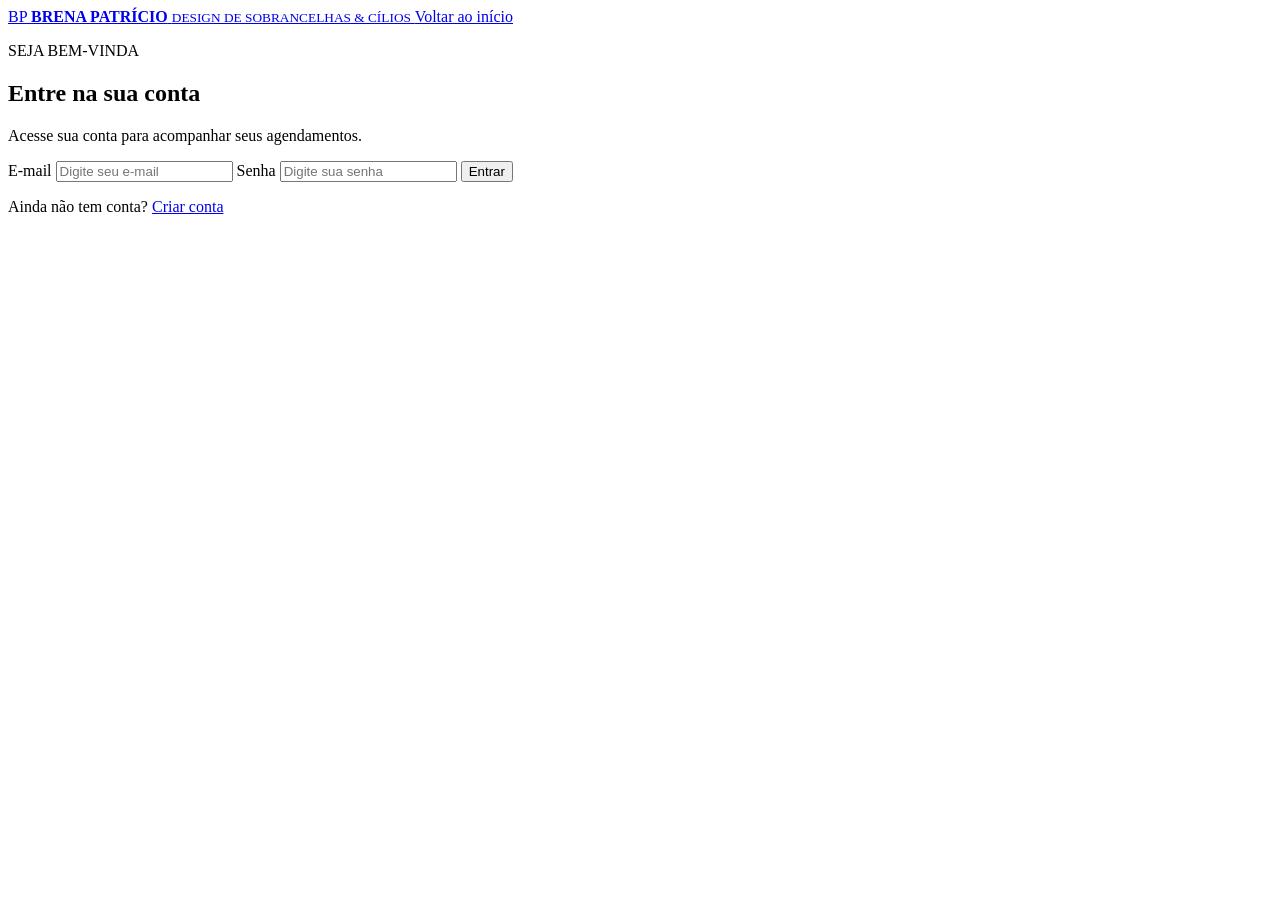
==== login/login.html @ ec2890a1 "Create login.html" ====
<!doctype html>
<html lang="pt-BR">
<head>
    <meta charset="UTF-8">
    <meta name="viewport" content="width=device-width, initial-scale=1.0">
    <meta name="theme-color" content="#F4F1EB">
    <title>Login | Brena Patrício Design</title>

    <link rel="icon" type="image/png" href="../assets/bp-icon.png">
    <link rel="stylesheet" href="login.css">
</head>
<body>

    <header class="login-header">
        <a href="../index.html" class="brand">
            <span class="brand-mark">BP</span>
            <span>
                <strong>BRENA PATRÍCIO</strong>
                <small>DESIGN DE SOBRANCELHAS & CÍLIOS</small>
            </span>
        </a>

        <a href="../index.html" class="back-link">Voltar ao início</a>
    </header>

    <main class="login-container">
        <section class="login-card">

            <div class="login-heading">
                <p class="eyebrow">SEJA BEM-VINDA</p>
                <h1 id="form-title">Entre na sua conta</h1>
                <p id="form-description">
                    Acesse sua conta para acompanhar seus agendamentos.
                </p>
            </div>

            <form id="login-form">
                <label for="login-email">E-mail</label>
                <input type="email" id="login-email"
                       placeholder="Digite seu e-mail" required>

                <label for="login-password">Senha</label>
                <input type="password" id="login-password"
                       placeholder="Digite sua senha" required>

                <button type="submit" class="submit-button">Entrar</button>
            </form>

            <form id="register-form" hidden>
                <label for="register-name">Nome completo</label>
                <input type="text" id="register-name"
                       placeholder="Digite seu nome" required>

                <label for="register-email">E-mail</label>
                <input type="email" id="register-email"
                       placeholder="Digite seu e-mail" required>

                <label for="register-password">Senha</label>
                <input type="password" id="register-password"
                       placeholder="Mínimo de 6 caracteres"
                       minlength="6" required>

                <button type="submit" class="submit-button">
                    Criar minha conta
                </button>
            </form>

            <p id="form-message" role="status"></p>

            <div class="form-links">
                <p id="register-option">
                    Ainda não tem conta?
                    <a href="#" id="show-register">Criar conta</a>
                </p>

                <p id="login-option" hidden>
                    Já tem uma conta?
                    <a href="#" id="show-login">Entrar</a>
                </p>
            </div>

        </section>
    </main>

    <script type="module" src="login.js"></script>
</body>
</html>
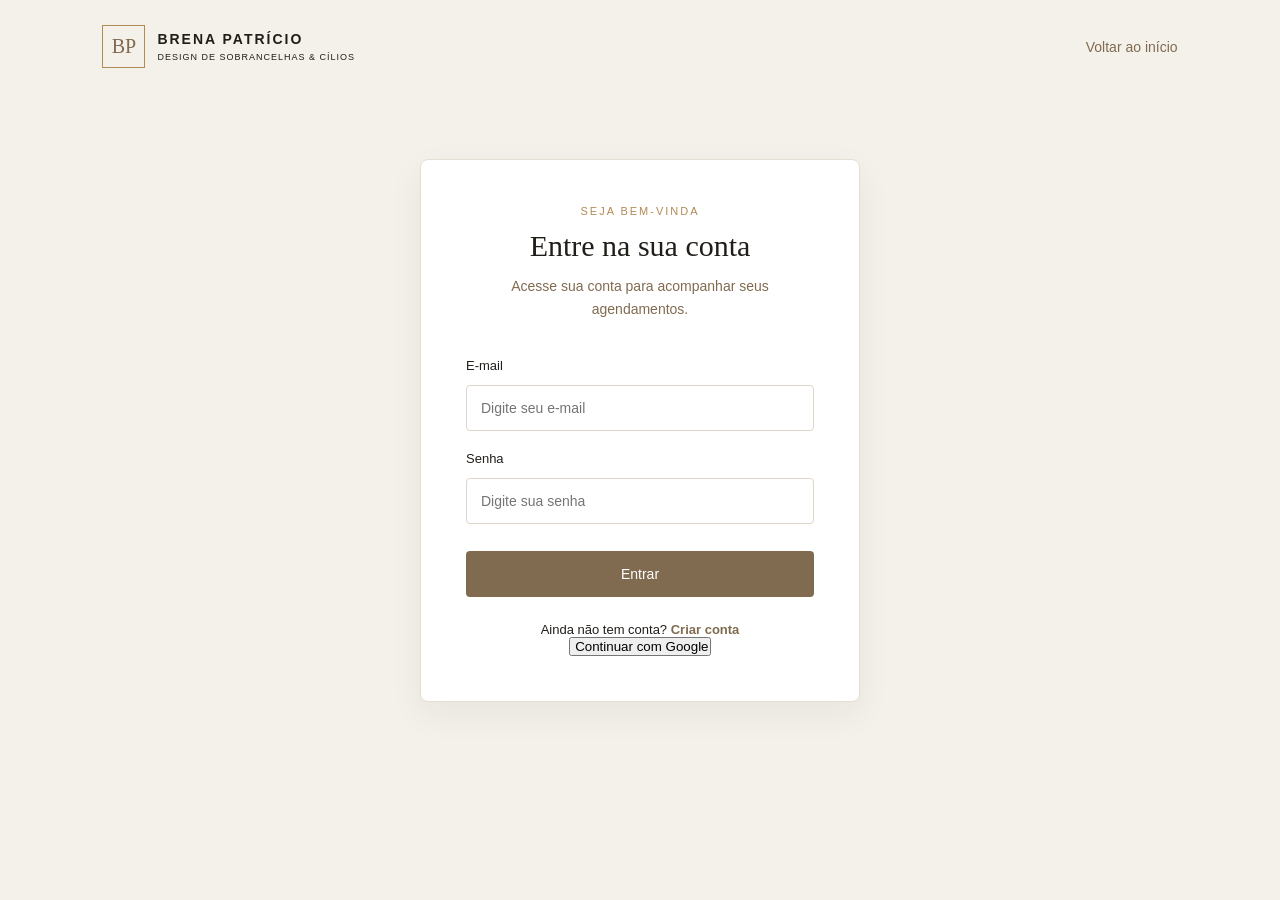
==== commit 58b86022: "Update login.html" ====
--- a/login/login.html
+++ b/login/login.html
@@ -77,6 +77,10 @@
                     Já tem uma conta?
                     <a href="#" id="show-login">Entrar</a>
                 </p>
+                <button type="button" id="google-login" class="google-button">
+                    <img src="https://www.google.com/favicon.ico" alt="">
+                    Continuar com Google
+                </button>
             </div>
 
         </section>
--- a/login/login.css
+++ b/login/login.css
@@ -0,0 +1,176 @@
+* {
+    margin: 0;
+    padding: 0;
+    box-sizing: border-box;
+}
+
+body {
+    min-height: 100vh;
+    background: #F4F1EB;
+    color: #211D19;
+    font-family: Arial, sans-serif;
+}
+
+.login-header {
+    display: flex;
+    align-items: center;
+    justify-content: space-between;
+    padding: 25px 8%;
+}
+
+.brand {
+    display: flex;
+    align-items: center;
+    gap: 12px;
+    color: inherit;
+    text-decoration: none;
+
+    strong {
+        display: block;
+        font-size: 14px;
+        letter-spacing: 2px;
+    }
+
+    small {
+        display: block;
+        margin-top: 5px;
+        font-size: 9px;
+        letter-spacing: 1px;
+    }
+}
+
+.brand-mark {
+    display: grid;
+    place-items: center;
+    width: 43px;
+    height: 43px;
+    border: 1px solid #B08B55;
+    color: #806B50;
+    font-family: Georgia, serif;
+    font-size: 20px;
+}
+
+.back-link {
+    color: #806B50;
+    text-decoration: none;
+    font-size: 14px;
+}
+
+.login-container {
+    min-height: 75vh;
+    display: flex;
+    align-items: center;
+    justify-content: center;
+    padding: 35px 20px;
+}
+
+.login-card {
+    width: 100%;
+    max-width: 440px;
+    padding: 45px;
+    background: #fff;
+    border: 1px solid #e5ded3;
+    border-radius: 8px;
+    box-shadow: 0 12px 35px rgba(33, 29, 25, 0.06);
+}
+
+.login-heading {
+    margin-bottom: 30px;
+    text-align: center;
+
+    h1 {
+        margin: 12px 0;
+        font-family: Georgia, serif;
+        font-size: 30px;
+        font-weight: 400;
+    }
+
+    p:last-child {
+        color: #806B50;
+        font-size: 14px;
+        line-height: 1.6;
+    }
+}
+
+.eyebrow {
+    color: #B08B55;
+    font-size: 11px;
+    letter-spacing: 2px;
+}
+
+form {
+    display: flex;
+    flex-direction: column;
+    gap: 12px;
+
+    label {
+        margin-top: 8px;
+        font-size: 13px;
+    }
+
+    input {
+        width: 100%;
+        padding: 14px;
+        border: 1px solid #ded6ca;
+        border-radius: 4px;
+        background: #fff;
+        color: #211D19;
+        font-size: 14px;
+        outline: none;
+
+        &:focus {
+            border-color: #B08B55;
+        }
+    }
+}
+
+.submit-button {
+    margin-top: 15px;
+    padding: 15px;
+    border: none;
+    border-radius: 4px;
+    background: #806B50;
+    color: white;
+    font-size: 14px;
+    cursor: pointer;
+
+    &:hover {
+        background: #66543e;
+    }
+}
+
+.form-links {
+    margin-top: 25px;
+    text-align: center;
+    font-size: 13px;
+
+    a {
+        color: #806B50;
+        font-weight: bold;
+        text-decoration: none;
+    }
+}
+
+#form-message {
+    margin-top: 15px;
+    text-align: center;
+    font-size: 13px;
+}
+
+[hidden] {
+    display: none !important;
+}
+
+@media (max-width: 500px) {
+    .login-header {
+        padding: 20px;
+    }
+
+    .login-card {
+        padding: 30px 22px;
+    }
+
+    .back-link {
+        font-size: 12px;
+    }
+}
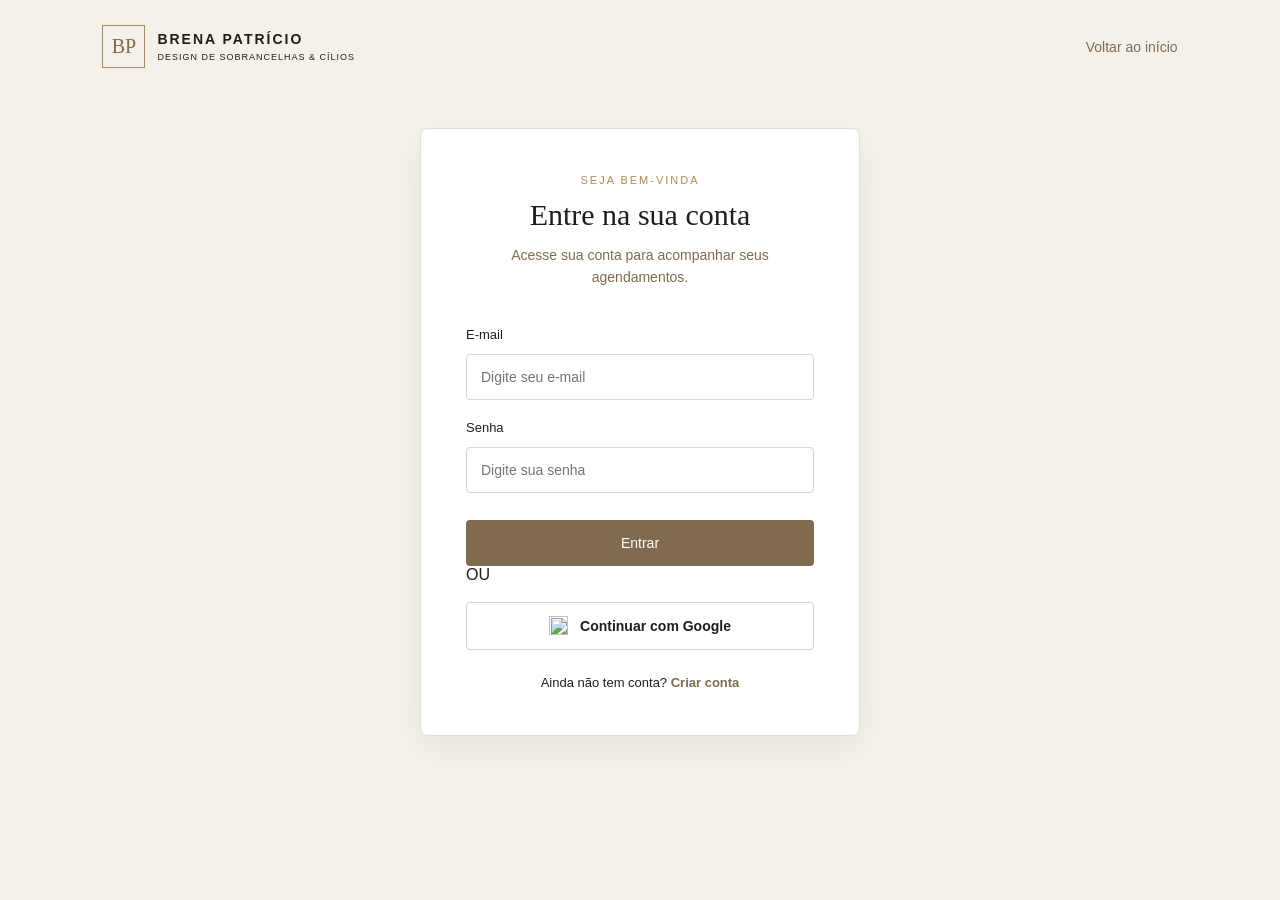
==== commit d3a135f1: "Update login.html" ====
--- a/login/login.html
+++ b/login/login.html
@@ -1,3 +1,4 @@
+
 <!doctype html>
 <html lang="pt-BR">
 <head>
@@ -8,6 +9,16 @@
 
     <link rel="icon" type="image/png" href="../assets/bp-icon.png">
     <link rel="stylesheet" href="login.css">
+
+    <script>
+        const savedTheme = localStorage.getItem('bp-theme') || 'light';
+        document.documentElement.dataset.theme = savedTheme;
+
+        if (savedTheme === 'dark') {
+            document.querySelector('meta[name="theme-color"]')
+                .setAttribute('content', '#211D19');
+        }
+    </script>
 </head>
 <body>
 
@@ -65,6 +76,15 @@
                 </button>
             </form>
 
+            <div class="google-divider">
+                <span>OU</span>
+            </div>
+
+            <button type="button" id="google-login" class="google-button">
+                <img src="https://www.google.com/favicon.ico" alt="">
+                Continuar com Google
+            </button>
+
             <p id="form-message" role="status"></p>
 
             <div class="form-links">
@@ -77,10 +97,6 @@
                     Já tem uma conta?
                     <a href="#" id="show-login">Entrar</a>
                 </p>
-                <button type="button" id="google-login" class="google-button">
-                    <img src="https://www.google.com/favicon.ico" alt="">
-                    Continuar com Google
-                </button>
             </div>
 
         </section>
--- a/login/login.css
+++ b/login/login.css
@@ -1,3 +1,4 @@
+
 * {
     margin: 0;
     padding: 0;
@@ -9,6 +10,7 @@
     background: #F4F1EB;
     color: #211D19;
     font-family: Arial, sans-serif;
+    transition: background 0.2s, color 0.2s;
 }
 
 .login-header {
@@ -24,19 +26,19 @@
     gap: 12px;
     color: inherit;
     text-decoration: none;
-
-    strong {
-        display: block;
-        font-size: 14px;
-        letter-spacing: 2px;
-    }
-
-    small {
-        display: block;
-        margin-top: 5px;
-        font-size: 9px;
-        letter-spacing: 1px;
-    }
+}
+
+.brand strong {
+    display: block;
+    font-size: 14px;
+    letter-spacing: 2px;
+}
+
+.brand small {
+    display: block;
+    margin-top: 5px;
+    font-size: 9px;
+    letter-spacing: 1px;
 }
 
 .brand-mark {
@@ -77,19 +79,19 @@
 .login-heading {
     margin-bottom: 30px;
     text-align: center;
-
-    h1 {
-        margin: 12px 0;
-        font-family: Georgia, serif;
-        font-size: 30px;
-        font-weight: 400;
-    }
-
-    p:last-child {
-        color: #806B50;
-        font-size: 14px;
-        line-height: 1.6;
-    }
+}
+
+.login-heading h1 {
+    margin: 12px 0;
+    font-family: Georgia, serif;
+    font-size: 30px;
+    font-weight: 400;
+}
+
+.login-heading p:last-child {
+    color: #806B50;
+    font-size: 14px;
+    line-height: 1.6;
 }
 
 .eyebrow {
@@ -102,26 +104,26 @@
     display: flex;
     flex-direction: column;
     gap: 12px;
-
-    label {
-        margin-top: 8px;
-        font-size: 13px;
-    }
-
-    input {
-        width: 100%;
-        padding: 14px;
-        border: 1px solid #ded6ca;
-        border-radius: 4px;
-        background: #fff;
-        color: #211D19;
-        font-size: 14px;
-        outline: none;
-
-        &:focus {
-            border-color: #B08B55;
-        }
-    }
+}
+
+form label {
+    margin-top: 8px;
+    font-size: 13px;
+}
+
+form input {
+    width: 100%;
+    padding: 14px;
+    border: 1px solid #ded6ca;
+    border-radius: 4px;
+    background: #fff;
+    color: #211D19;
+    font-size: 14px;
+    outline: none;
+}
+
+form input:focus {
+    border-color: #B08B55;
 }
 
 .submit-button {
@@ -133,22 +135,22 @@
     color: white;
     font-size: 14px;
     cursor: pointer;
-
-    &:hover {
-        background: #66543e;
-    }
+}
+
+.submit-button:hover {
+    background: #66543e;
 }
 
 .form-links {
     margin-top: 25px;
     text-align: center;
     font-size: 13px;
-
-    a {
-        color: #806B50;
-        font-weight: bold;
-        text-decoration: none;
-    }
+}
+
+.form-links a {
+    color: #806B50;
+    font-weight: bold;
+    text-decoration: none;
 }
 
 #form-message {
@@ -157,8 +159,75 @@
     font-size: 13px;
 }
 
+.google-button {
+    width: 100%;
+    min-height: 48px;
+    margin-top: 18px;
+    display: flex;
+    align-items: center;
+    justify-content: center;
+    gap: 12px;
+    background: transparent;
+    color: inherit;
+    border: 1px solid #D8D0C5;
+    border-radius: 4px;
+    font-family: inherit;
+    font-size: 14px;
+    font-weight: 600;
+    cursor: pointer;
+    transition: 0.2s ease;
+}
+
+.google-button img {
+    width: 19px;
+    height: 19px;
+}
+
+.google-button:hover {
+    background: #F4F1EB;
+    border-color: #B08B55;
+}
+
+.google-button:disabled {
+    opacity: 0.6;
+    cursor: wait;
+}
+
 [hidden] {
     display: none !important;
+}
+
+/* Modo escuro */
+html[data-theme="dark"] body {
+    background: #211D19;
+    color: #F4F1EB;
+}
+
+html[data-theme="dark"] .login-card {
+    background: #302923;
+    border-color: #514638;
+    box-shadow: 0 12px 35px rgba(0, 0, 0, 0.2);
+}
+
+html[data-theme="dark"] .login-heading p:last-child,
+html[data-theme="dark"] .back-link,
+html[data-theme="dark"] .form-links a {
+    color: #C5A36D;
+}
+
+html[data-theme="dark"] form input {
+    background: #211D19;
+    color: #F4F1EB;
+    border-color: #514638;
+}
+
+html[data-theme="dark"] .google-button {
+    border-color: #665943;
+    color: #F4F1EB;
+}
+
+html[data-theme="dark"] .google-button:hover {
+    background: #40372D;
 }
 
 @media (max-width: 500px) {
